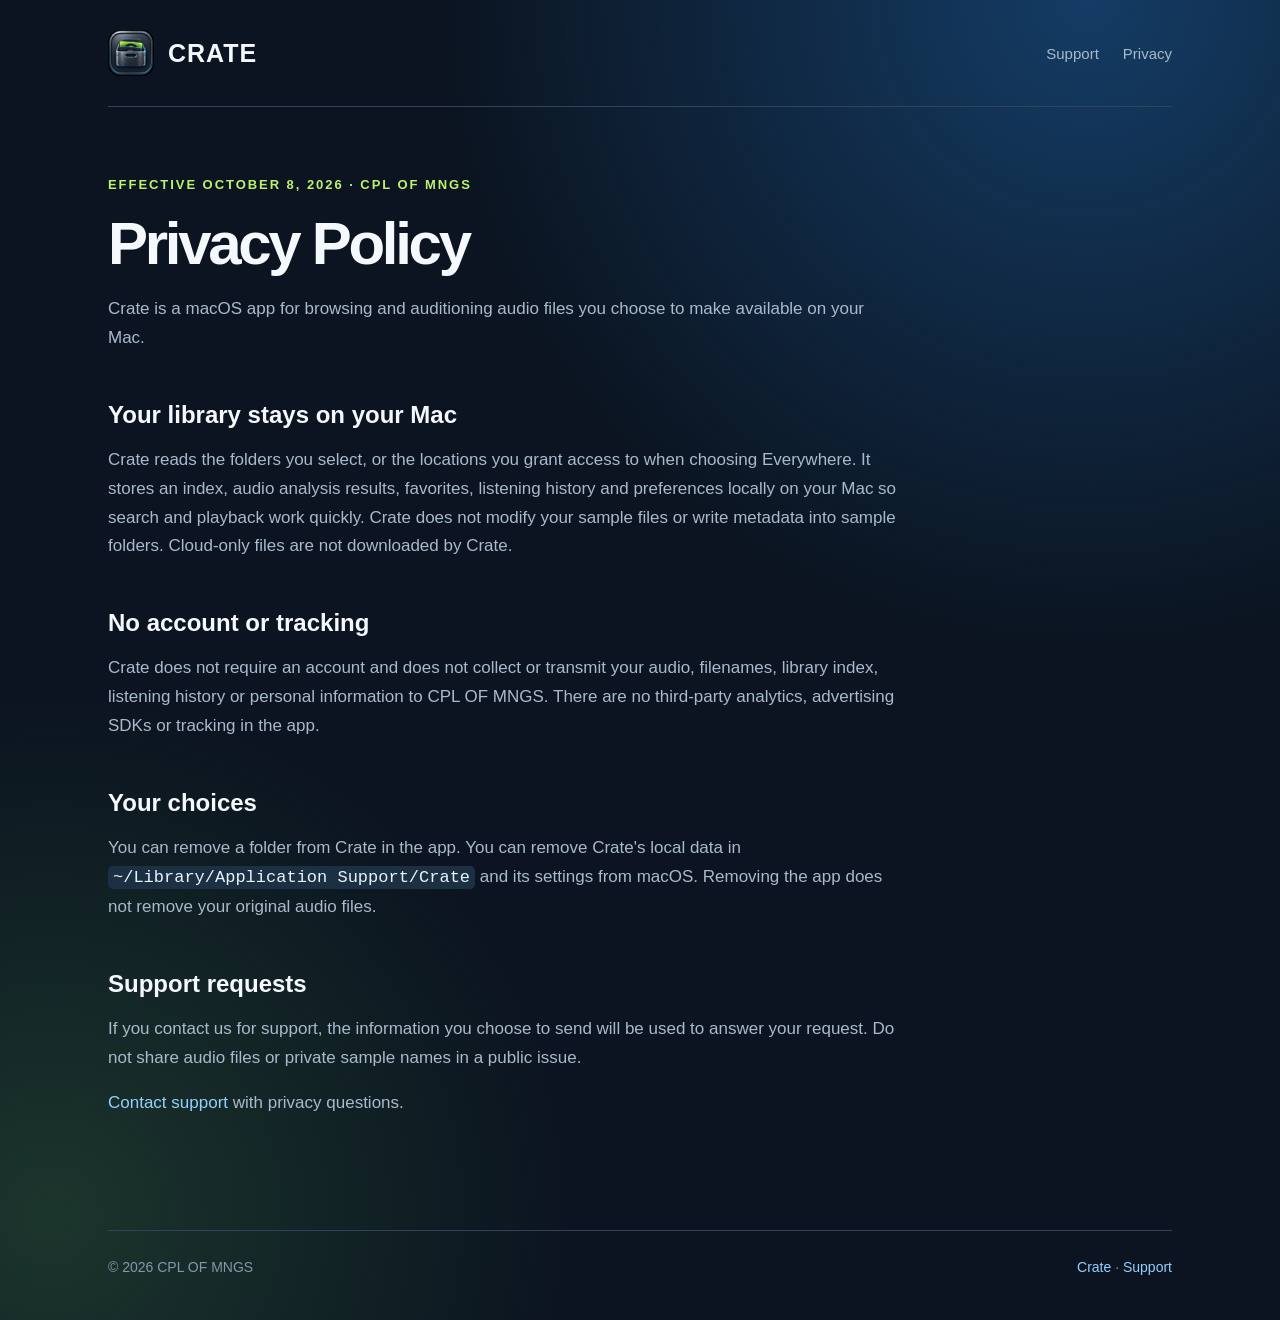
==== privacy.html @ fcd51757 "Publish Crate support and privacy site" ====
<!doctype html><html lang="en"><head><meta charset="utf-8"><meta name="viewport" content="width=device-width, initial-scale=1"><title>Crate Privacy Policy · CPL OF MNGS</title><link rel="icon" href="icon.png"><link rel="stylesheet" href="style.css"></head><body><div class="wrap"><header class="top"><a class="brand" href="./"><img src="icon.png" alt="">CRATE</a><nav class="nav"><a href="support.html">Support</a><a href="privacy.html">Privacy</a></nav></header><main class="page"><div class="eyebrow">Effective October 8, 2026 · CPL OF MNGS</div><h1>Privacy Policy</h1><p>Crate is a macOS app for browsing and auditioning audio files you choose to make available on your Mac.</p><h2>Your library stays on your Mac</h2><p>Crate reads the folders you select, or the locations you grant access to when choosing Everywhere. It stores an index, audio analysis results, favorites, listening history and preferences locally on your Mac so search and playback work quickly. Crate does not modify your sample files or write metadata into sample folders. Cloud-only files are not downloaded by Crate.</p><h2>No account or tracking</h2><p>Crate does not require an account and does not collect or transmit your audio, filenames, library index, listening history or personal information to CPL OF MNGS. There are no third-party analytics, advertising SDKs or tracking in the app.</p><h2>Your choices</h2><p>You can remove a folder from Crate in the app. You can remove Crate's local data in <code>~/Library/Application Support/Crate</code> and its settings from macOS. Removing the app does not remove your original audio files.</p><h2>Support requests</h2><p>If you contact us for support, the information you choose to send will be used to answer your request. Do not share audio files or private sample names in a public issue.</p><p><a href="support.html">Contact support</a> with privacy questions.</p></main><footer class="foot"><span>© 2026 CPL OF MNGS</span><span><a href="./">Crate</a> · <a href="support.html">Support</a></span></footer></div></body></html>
---- style.css ----
:root{color-scheme:dark;--bg:#0b1420;--text:#f5f8fc;--muted:#a8bacb;--line:#314359;--blue:#4ba9fb;--lime:#bbf36f}*{box-sizing:border-box}html{font-family:-apple-system,BlinkMacSystemFont,"SF Pro Display","Helvetica Neue",sans-serif;background:var(--bg);color:var(--text)}body{margin:0;background:radial-gradient(circle at 85% 0%,#143c65 0,transparent 38%),radial-gradient(circle at 4% 92%,#1b352c 0,transparent 30%),var(--bg);min-height:100vh}a{color:#93d0ff;text-decoration:none}a:hover{text-decoration:underline}.wrap{max-width:1120px;margin:auto;padding:0 28px}.top{display:flex;align-items:center;justify-content:space-between;padding:30px 0;border-bottom:1px solid var(--line)}.brand{display:flex;align-items:center;gap:14px;color:var(--text);font-size:25px;font-weight:700;letter-spacing:.04em}.brand img{width:46px;height:46px;border-radius:12px}.nav{display:flex;gap:24px}.nav a{color:var(--muted);font-size:15px}.nav a:hover{color:var(--text)}.eyebrow{color:var(--lime);font-size:13px;letter-spacing:.15em;font-weight:700;text-transform:uppercase}.hero{padding:92px 0 55px;max-width:790px}.hero h1,.page h1{font-size:clamp(44px,6vw,78px);line-height:1.05;letter-spacing:-.055em;margin:20px 0}.lead{font-size:clamp(20px,2.5vw,27px);line-height:1.5;color:var(--muted);max-width:730px}.pill{display:inline-block;border:1px solid #3b6687;background:#142a40;padding:11px 17px;border-radius:999px;color:#d3edff;font-size:14px}.showcase{border:1px solid #41627d;border-radius:24px;box-shadow:0 35px 90px #0008;display:block;width:100%;margin:12px 0 76px}.grid{display:grid;grid-template-columns:repeat(3,1fr);gap:18px;margin:30px 0 100px}.card{border:1px solid var(--line);background:#152232aa;border-radius:20px;padding:30px}.card h2{font-size:22px;margin:0 0 12px}.card p{color:var(--muted);line-height:1.55;margin:0}.page{padding:70px 0 95px;max-width:790px}.page h1{font-size:clamp(40px,5vw,60px)}.page h2{font-size:24px;margin:48px 0 12px}.page p,.page li{color:var(--muted);line-height:1.7;font-size:17px}.page code{color:#e7f5ff;background:#1c3044;padding:2px 5px;border-radius:5px}.cta{margin-top:36px}.button{display:inline-block;background:var(--blue);color:#061321;padding:13px 21px;border-radius:13px;font-weight:700}.button:hover{text-decoration:none;background:#74bcfa}.foot{border-top:1px solid var(--line);padding:28px 0 45px;display:flex;justify-content:space-between;gap:12px;color:#8298aa;font-size:14px}@media(max-width:700px){.top{align-items:flex-start}.nav{gap:12px;flex-wrap:wrap;justify-content:flex-end}.grid{grid-template-columns:1fr}.hero{padding-top:65px}.foot{flex-direction:column}.showcase{border-radius:12px}}
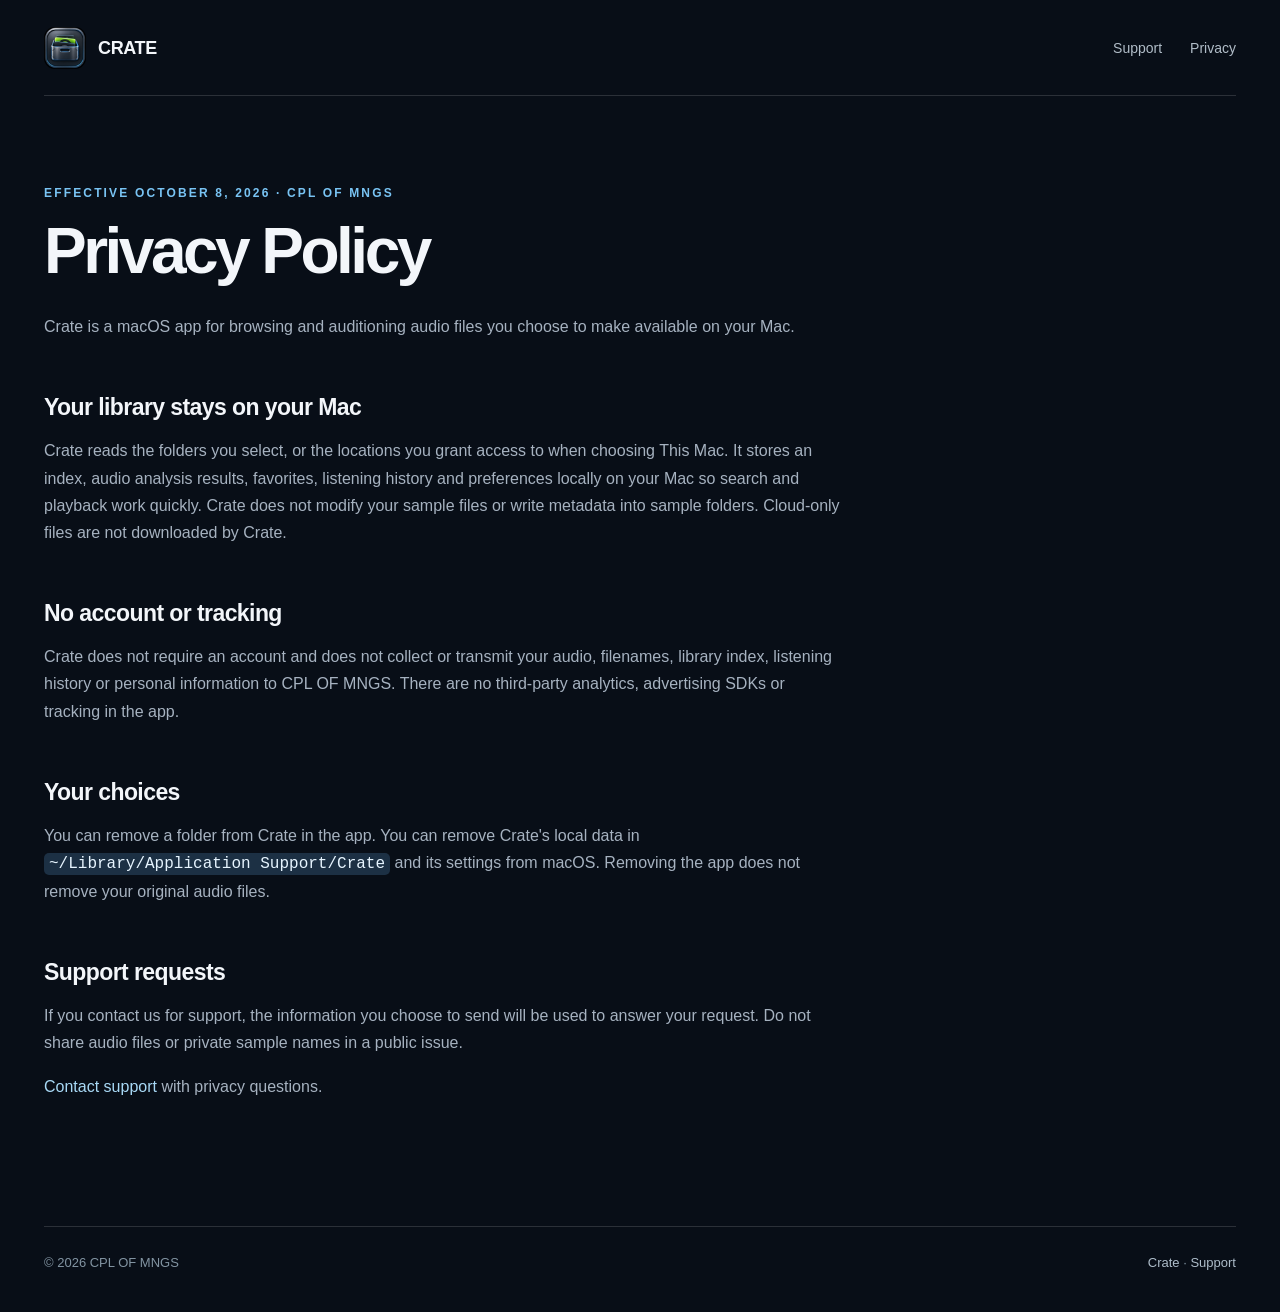
==== commit 4ec9d45e: "Show Crate 1.1 and its new setup choices Replace the app preview with a 1.1 capture and describe Thi" ====
--- a/privacy.html
+++ b/privacy.html
@@ -1 +1 @@
-<!doctype html><html lang="en"><head><meta charset="utf-8"><meta name="viewport" content="width=device-width, initial-scale=1"><title>Crate Privacy Policy · CPL OF MNGS</title><link rel="icon" href="icon.png"><link rel="stylesheet" href="style.css"></head><body><div class="wrap"><header class="top"><a class="brand" href="./"><img src="icon.png" alt="">CRATE</a><nav class="nav"><a href="support.html">Support</a><a href="privacy.html">Privacy</a></nav></header><main class="page"><div class="eyebrow">Effective October 8, 2026 · CPL OF MNGS</div><h1>Privacy Policy</h1><p>Crate is a macOS app for browsing and auditioning audio files you choose to make available on your Mac.</p><h2>Your library stays on your Mac</h2><p>Crate reads the folders you select, or the locations you grant access to when choosing Everywhere. It stores an index, audio analysis results, favorites, listening history and preferences locally on your Mac so search and playback work quickly. Crate does not modify your sample files or write metadata into sample folders. Cloud-only files are not downloaded by Crate.</p><h2>No account or tracking</h2><p>Crate does not require an account and does not collect or transmit your audio, filenames, library index, listening history or personal information to CPL OF MNGS. There are no third-party analytics, advertising SDKs or tracking in the app.</p><h2>Your choices</h2><p>You can remove a folder from Crate in the app. You can remove Crate's local data in <code>~/Library/Application Support/Crate</code> and its settings from macOS. Removing the app does not remove your original audio files.</p><h2>Support requests</h2><p>If you contact us for support, the information you choose to send will be used to answer your request. Do not share audio files or private sample names in a public issue.</p><p><a href="support.html">Contact support</a> with privacy questions.</p></main><footer class="foot"><span>© 2026 CPL OF MNGS</span><span><a href="./">Crate</a> · <a href="support.html">Support</a></span></footer></div></body></html>
+<!doctype html><html lang="en"><head><meta charset="utf-8"><meta name="viewport" content="width=device-width, initial-scale=1"><title>Crate Privacy Policy · CPL OF MNGS</title><link rel="icon" href="icon.png"><link rel="stylesheet" href="style.css"></head><body><div class="wrap"><header class="top"><a class="brand" href="./"><img src="icon.png" alt="">CRATE</a><nav class="nav"><a href="support.html">Support</a><a href="privacy.html">Privacy</a></nav></header><main class="page"><div class="eyebrow">Effective October 8, 2026 · CPL OF MNGS</div><h1>Privacy Policy</h1><p>Crate is a macOS app for browsing and auditioning audio files you choose to make available on your Mac.</p><h2>Your library stays on your Mac</h2><p>Crate reads the folders you select, or the locations you grant access to when choosing This Mac. It stores an index, audio analysis results, favorites, listening history and preferences locally on your Mac so search and playback work quickly. Crate does not modify your sample files or write metadata into sample folders. Cloud-only files are not downloaded by Crate.</p><h2>No account or tracking</h2><p>Crate does not require an account and does not collect or transmit your audio, filenames, library index, listening history or personal information to CPL OF MNGS. There are no third-party analytics, advertising SDKs or tracking in the app.</p><h2>Your choices</h2><p>You can remove a folder from Crate in the app. You can remove Crate's local data in <code>~/Library/Application Support/Crate</code> and its settings from macOS. Removing the app does not remove your original audio files.</p><h2>Support requests</h2><p>If you contact us for support, the information you choose to send will be used to answer your request. Do not share audio files or private sample names in a public issue.</p><p><a href="support.html">Contact support</a> with privacy questions.</p></main><footer class="foot"><span>© 2026 CPL OF MNGS</span><span><a href="./">Crate</a> · <a href="support.html">Support</a></span></footer></div></body></html>
--- a/style.css
+++ b/style.css
@@ -1 +1 @@
-:root{color-scheme:dark;--bg:#0b1420;--text:#f5f8fc;--muted:#a8bacb;--line:#314359;--blue:#4ba9fb;--lime:#bbf36f}*{box-sizing:border-box}html{font-family:-apple-system,BlinkMacSystemFont,"SF Pro Display","Helvetica Neue",sans-serif;background:var(--bg);color:var(--text)}body{margin:0;background:radial-gradient(circle at 85% 0%,#143c65 0,transparent 38%),radial-gradient(circle at 4% 92%,#1b352c 0,transparent 30%),var(--bg);min-height:100vh}a{color:#93d0ff;text-decoration:none}a:hover{text-decoration:underline}.wrap{max-width:1120px;margin:auto;padding:0 28px}.top{display:flex;align-items:center;justify-content:space-between;padding:30px 0;border-bottom:1px solid var(--line)}.brand{display:flex;align-items:center;gap:14px;color:var(--text);font-size:25px;font-weight:700;letter-spacing:.04em}.brand img{width:46px;height:46px;border-radius:12px}.nav{display:flex;gap:24px}.nav a{color:var(--muted);font-size:15px}.nav a:hover{color:var(--text)}.eyebrow{color:var(--lime);font-size:13px;letter-spacing:.15em;font-weight:700;text-transform:uppercase}.hero{padding:92px 0 55px;max-width:790px}.hero h1,.page h1{font-size:clamp(44px,6vw,78px);line-height:1.05;letter-spacing:-.055em;margin:20px 0}.lead{font-size:clamp(20px,2.5vw,27px);line-height:1.5;color:var(--muted);max-width:730px}.pill{display:inline-block;border:1px solid #3b6687;background:#142a40;padding:11px 17px;border-radius:999px;color:#d3edff;font-size:14px}.showcase{border:1px solid #41627d;border-radius:24px;box-shadow:0 35px 90px #0008;display:block;width:100%;margin:12px 0 76px}.grid{display:grid;grid-template-columns:repeat(3,1fr);gap:18px;margin:30px 0 100px}.card{border:1px solid var(--line);background:#152232aa;border-radius:20px;padding:30px}.card h2{font-size:22px;margin:0 0 12px}.card p{color:var(--muted);line-height:1.55;margin:0}.page{padding:70px 0 95px;max-width:790px}.page h1{font-size:clamp(40px,5vw,60px)}.page h2{font-size:24px;margin:48px 0 12px}.page p,.page li{color:var(--muted);line-height:1.7;font-size:17px}.page code{color:#e7f5ff;background:#1c3044;padding:2px 5px;border-radius:5px}.cta{margin-top:36px}.button{display:inline-block;background:var(--blue);color:#061321;padding:13px 21px;border-radius:13px;font-weight:700}.button:hover{text-decoration:none;background:#74bcfa}.foot{border-top:1px solid var(--line);padding:28px 0 45px;display:flex;justify-content:space-between;gap:12px;color:#8298aa;font-size:14px}@media(max-width:700px){.top{align-items:flex-start}.nav{gap:12px;flex-wrap:wrap;justify-content:flex-end}.grid{grid-template-columns:1fr}.hero{padding-top:65px}.foot{flex-direction:column}.showcase{border-radius:12px}}
+:root{color-scheme:dark;--bg:#080e17;--text:#f3f6fa;--muted:#a6b2c0;--line:#ffffff24;--blue:#79c4f4}*{box-sizing:border-box}html{scroll-behavior:smooth;font-family:-apple-system,BlinkMacSystemFont,"SF Pro Display","Helvetica Neue",sans-serif;background:var(--bg);color:var(--text)}body{margin:0;background:var(--bg);min-height:100vh}a{color:#a8d9f6;text-decoration:none}a:hover{text-decoration:underline}.wrap{max-width:1480px;margin:auto;padding:0 44px}.top{height:96px;display:flex;align-items:center;justify-content:space-between;border-bottom:1px solid var(--line)}.brand{display:flex;align-items:center;gap:12px;color:var(--text);font-size:18px;font-weight:650;letter-spacing:-.02em;line-height:1}.brand:hover{text-decoration:none}.brand img{width:42px;height:42px;border-radius:11px}.brand small{display:block;font-size:10px;font-weight:500;color:#90a4b5;letter-spacing:.07em;margin-top:5px}.nav{display:flex;gap:28px}.nav a{color:#b1bdc8;font-size:14px}.nav a:hover{color:white}.hero{position:relative;isolation:isolate;overflow:hidden;min-height:665px;border-bottom:1px solid var(--line);display:flex;align-items:center}.hero-art{position:absolute;inset:0;width:100%;height:100%;object-fit:cover;object-position:center;z-index:-2}.hero:before{content:"";position:absolute;inset:0;background:linear-gradient(90deg,#080e17 0%,#080e17e8 24%,#080e1799 49%,#080e171a 78%),linear-gradient(0deg,#080e1799,transparent 36%);z-index:-1}.hero-copy{max-width:680px;padding:80px 0 110px}.eyebrow{color:var(--blue);font-size:12px;font-weight:650;letter-spacing:.18em;text-transform:uppercase;margin:0}.hero h1{font-size:clamp(54px,6.3vw,94px);line-height:1.04;letter-spacing:-.065em;font-weight:650;margin:28px 0 22px}.hero h1 em{font-weight:400;font-style:normal;color:#bed5e4}.lead{font-size:clamp(19px,2vw,24px);line-height:1.46;color:#c0cbd5;max-width:545px;margin:0 0 34px}.button{display:inline-flex;gap:28px;align-items:center;border:1px solid #d1eaf8;background:#eff9ff;color:#07111b;padding:14px 19px;border-radius:12px;font-size:14px;font-weight:650}.button:hover{text-decoration:none;background:#fff}.button span{font-size:17px}.hero-caption{position:absolute;bottom:28px;right:0;color:#9baebd;font-size:12px;letter-spacing:.08em}.product{padding:110px 0 78px}.product-heading{display:flex;justify-content:space-between;gap:40px;align-items:end;margin-bottom:35px}.product-heading h2{font-size:clamp(32px,3.5vw,51px);line-height:1.1;letter-spacing:-.048em;font-weight:600;margin:16px 0 0}.product-heading>p{max-width:320px;color:var(--muted);line-height:1.55;margin:0 0 4px;font-size:15px}.app-frame{padding:10px;background:linear-gradient(145deg,#6e829644,#1d2936 40%,#151a24);border:1px solid #8999a54d;border-radius:25px;box-shadow:0 36px 90px #000a}.app-frame img{display:block;width:100%;height:auto;border-radius:16px}.image-note{font-size:12px;color:#788b9b;margin:18px 0 0}.features{display:grid;grid-template-columns:repeat(3,1fr);gap:42px;border-top:1px solid var(--line);padding:54px 0 105px}.features article{border-top:1px solid #7da8c355;padding-top:18px}.feature-number{font-size:11px;letter-spacing:.13em;text-transform:uppercase;color:var(--blue)}.features h3{font-size:23px;font-weight:580;letter-spacing:-.035em;margin:30px 0 12px}.features p{font-size:15px;color:var(--muted);line-height:1.6;max-width:330px;margin:0}.foot{border-top:1px solid var(--line);padding:28px 0 44px;display:flex;justify-content:space-between;gap:20px;color:#8294a2;font-size:13px}.foot a{color:#aebdca}.page{padding:90px 0 110px;max-width:800px}.page h1{font-size:clamp(46px,5vw,69px);letter-spacing:-.055em;line-height:1.05;margin:18px 0 28px}.page .lead{font-size:21px}.page h2{font-size:23px;letter-spacing:-.025em;margin:54px 0 12px}.page p,.page li{color:var(--muted);line-height:1.7;font-size:16px}.page code{color:#e7f5ff;background:#1c3044;padding:2px 5px;border-radius:5px}.cta{margin-top:28px}@media(max-width:900px){.wrap{padding:0 26px}.hero{min-height:590px}.hero:before{background:linear-gradient(90deg,#080e17 0%,#080e17d8 48%,#080e1755 100%),linear-gradient(0deg,#080e17ba,transparent 42%)}.hero-copy{max-width:600px}.product-heading{align-items:start}.product-heading>p{max-width:250px}.features{gap:20px}}@media(max-width:640px){.wrap{padding:0 20px}.top{height:78px}.brand img{width:37px;height:37px}.nav{gap:14px}.nav a{font-size:13px}.hero{min-height:670px;align-items:flex-start}.hero-art{object-position:63% center;opacity:.78}.hero:before{background:linear-gradient(180deg,#080e17d1 0%,#080e17c7 46%,#080e1788 77%,#080e17 100%)}.hero-copy{padding:70px 0 150px}.hero h1{font-size:clamp(50px,13vw,74px)}.hero-caption{left:0;right:auto;bottom:25px}.product{padding:73px 0 60px}.product-heading{display:block;margin-bottom:24px}.product-heading>p{max-width:100%;margin-top:18px}.app-frame{border-radius:14px;padding:5px;overflow:hidden}.app-frame img{border-radius:9px;min-width:650px;width:650px}.features{grid-template-columns:1fr;gap:36px;padding-bottom:75px}.features h3{margin-top:20px}.foot{flex-wrap:wrap;gap:12px}.foot span:nth-child(2){display:none}.page{padding:65px 0 90px}}
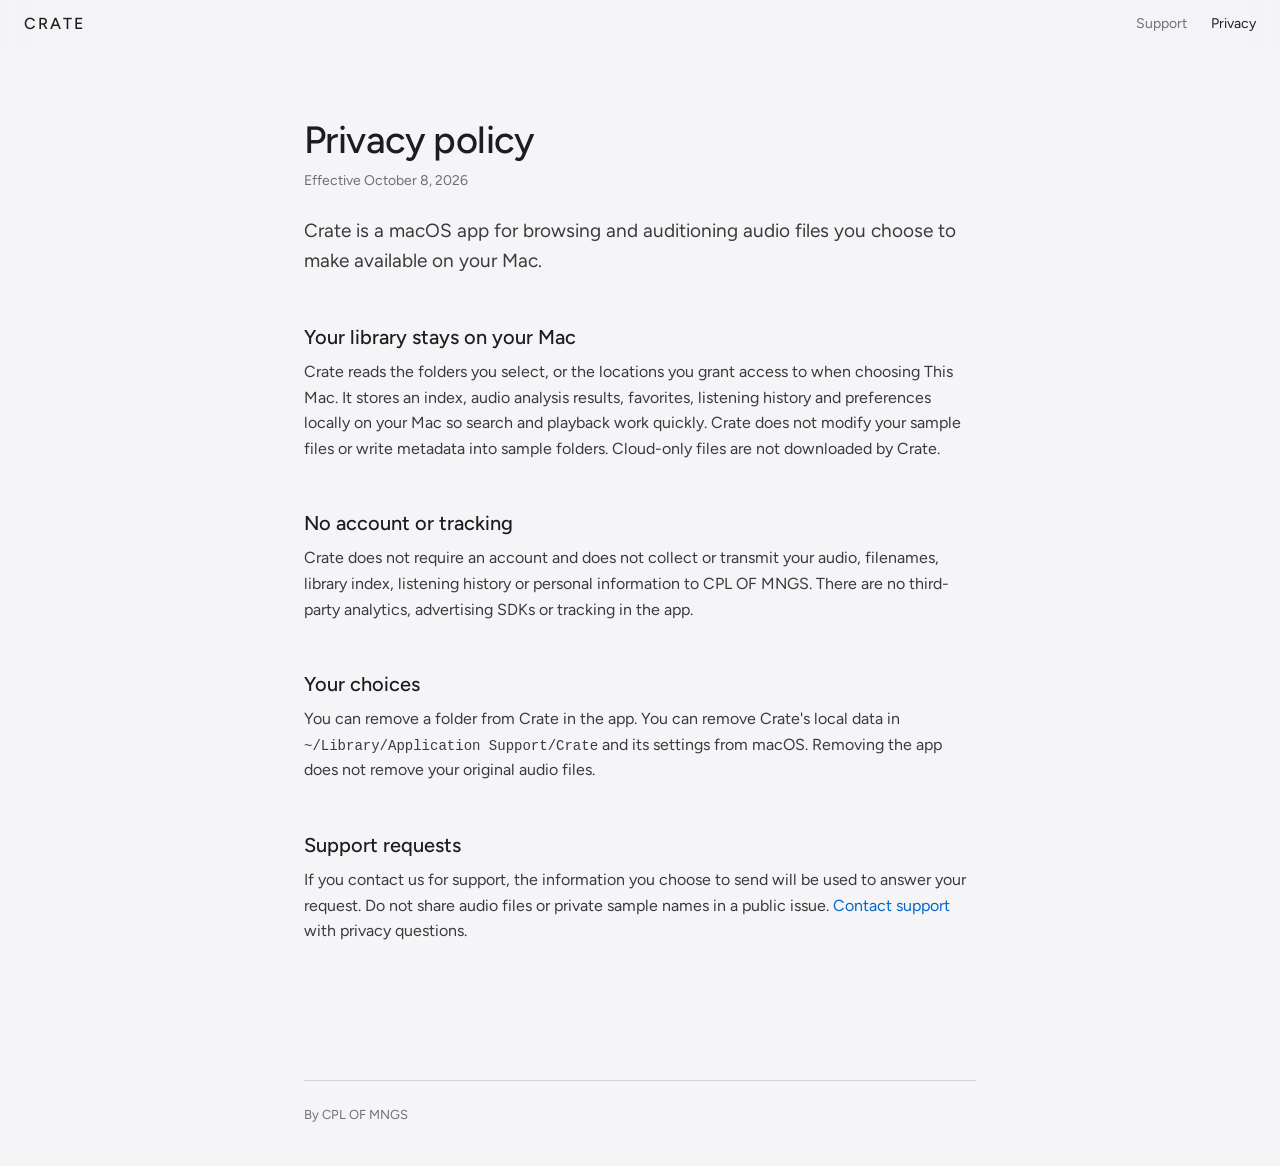
==== commit 76235e45: "Redesign the site in the CPL OF MNGS style One centered introduction, the 1.1 app capture and a Mac " ====
--- a/privacy.html
+++ b/privacy.html
@@ -1 +1,34 @@
-<!doctype html><html lang="en"><head><meta charset="utf-8"><meta name="viewport" content="width=device-width, initial-scale=1"><title>Crate Privacy Policy · CPL OF MNGS</title><link rel="icon" href="icon.png"><link rel="stylesheet" href="style.css"></head><body><div class="wrap"><header class="top"><a class="brand" href="./"><img src="icon.png" alt="">CRATE</a><nav class="nav"><a href="support.html">Support</a><a href="privacy.html">Privacy</a></nav></header><main class="page"><div class="eyebrow">Effective October 8, 2026 · CPL OF MNGS</div><h1>Privacy Policy</h1><p>Crate is a macOS app for browsing and auditioning audio files you choose to make available on your Mac.</p><h2>Your library stays on your Mac</h2><p>Crate reads the folders you select, or the locations you grant access to when choosing This Mac. It stores an index, audio analysis results, favorites, listening history and preferences locally on your Mac so search and playback work quickly. Crate does not modify your sample files or write metadata into sample folders. Cloud-only files are not downloaded by Crate.</p><h2>No account or tracking</h2><p>Crate does not require an account and does not collect or transmit your audio, filenames, library index, listening history or personal information to CPL OF MNGS. There are no third-party analytics, advertising SDKs or tracking in the app.</p><h2>Your choices</h2><p>You can remove a folder from Crate in the app. You can remove Crate's local data in <code>~/Library/Application Support/Crate</code> and its settings from macOS. Removing the app does not remove your original audio files.</p><h2>Support requests</h2><p>If you contact us for support, the information you choose to send will be used to answer your request. Do not share audio files or private sample names in a public issue.</p><p><a href="support.html">Contact support</a> with privacy questions.</p></main><footer class="foot"><span>© 2026 CPL OF MNGS</span><span><a href="./">Crate</a> · <a href="support.html">Support</a></span></footer></div></body></html>
+<!doctype html>
+<html lang="en">
+<head>
+  <meta charset="utf-8">
+  <meta name="viewport" content="width=device-width, initial-scale=1">
+  <title>Crate privacy policy · CPL OF MNGS</title>
+  <link rel="icon" href="icon.png">
+  <link rel="stylesheet" href="style.css">
+</head>
+<body>
+  <header class="top">
+    <a class="brand" href="./">Crate</a>
+    <nav class="nav" aria-label="Main navigation"><a href="support.html">Support</a><a href="privacy.html" aria-current="page">Privacy</a></nav>
+  </header>
+  <main class="page">
+    <h1>Privacy policy</h1>
+    <p class="meta">Effective October 8, 2026</p>
+    <p class="lead">Crate is a macOS app for browsing and auditioning audio files you choose to make available on your Mac.</p>
+
+    <h2>Your library stays on your Mac</h2>
+    <p>Crate reads the folders you select, or the locations you grant access to when choosing This Mac. It stores an index, audio analysis results, favorites, listening history and preferences locally on your Mac so search and playback work quickly. Crate does not modify your sample files or write metadata into sample folders. Cloud-only files are not downloaded by Crate.</p>
+
+    <h2>No account or tracking</h2>
+    <p>Crate does not require an account and does not collect or transmit your audio, filenames, library index, listening history or personal information to CPL OF MNGS. There are no third-party analytics, advertising SDKs or tracking in the app.</p>
+
+    <h2>Your choices</h2>
+    <p>You can remove a folder from Crate in the app. You can remove Crate's local data in <code>~/Library/Application Support/Crate</code> and its settings from macOS. Removing the app does not remove your original audio files.</p>
+
+    <h2>Support requests</h2>
+    <p>If you contact us for support, the information you choose to send will be used to answer your request. Do not share audio files or private sample names in a public issue. <a href="support.html">Contact support</a> with privacy questions.</p>
+  </main>
+  <footer class="foot">By <a href="https://www.cplofmngs.com">CPL OF MNGS</a></footer>
+</body>
+</html>
--- a/style.css
+++ b/style.css
@@ -1 +1,68 @@
-:root{color-scheme:dark;--bg:#080e17;--text:#f3f6fa;--muted:#a6b2c0;--line:#ffffff24;--blue:#79c4f4}*{box-sizing:border-box}html{scroll-behavior:smooth;font-family:-apple-system,BlinkMacSystemFont,"SF Pro Display","Helvetica Neue",sans-serif;background:var(--bg);color:var(--text)}body{margin:0;background:var(--bg);min-height:100vh}a{color:#a8d9f6;text-decoration:none}a:hover{text-decoration:underline}.wrap{max-width:1480px;margin:auto;padding:0 44px}.top{height:96px;display:flex;align-items:center;justify-content:space-between;border-bottom:1px solid var(--line)}.brand{display:flex;align-items:center;gap:12px;color:var(--text);font-size:18px;font-weight:650;letter-spacing:-.02em;line-height:1}.brand:hover{text-decoration:none}.brand img{width:42px;height:42px;border-radius:11px}.brand small{display:block;font-size:10px;font-weight:500;color:#90a4b5;letter-spacing:.07em;margin-top:5px}.nav{display:flex;gap:28px}.nav a{color:#b1bdc8;font-size:14px}.nav a:hover{color:white}.hero{position:relative;isolation:isolate;overflow:hidden;min-height:665px;border-bottom:1px solid var(--line);display:flex;align-items:center}.hero-art{position:absolute;inset:0;width:100%;height:100%;object-fit:cover;object-position:center;z-index:-2}.hero:before{content:"";position:absolute;inset:0;background:linear-gradient(90deg,#080e17 0%,#080e17e8 24%,#080e1799 49%,#080e171a 78%),linear-gradient(0deg,#080e1799,transparent 36%);z-index:-1}.hero-copy{max-width:680px;padding:80px 0 110px}.eyebrow{color:var(--blue);font-size:12px;font-weight:650;letter-spacing:.18em;text-transform:uppercase;margin:0}.hero h1{font-size:clamp(54px,6.3vw,94px);line-height:1.04;letter-spacing:-.065em;font-weight:650;margin:28px 0 22px}.hero h1 em{font-weight:400;font-style:normal;color:#bed5e4}.lead{font-size:clamp(19px,2vw,24px);line-height:1.46;color:#c0cbd5;max-width:545px;margin:0 0 34px}.button{display:inline-flex;gap:28px;align-items:center;border:1px solid #d1eaf8;background:#eff9ff;color:#07111b;padding:14px 19px;border-radius:12px;font-size:14px;font-weight:650}.button:hover{text-decoration:none;background:#fff}.button span{font-size:17px}.hero-caption{position:absolute;bottom:28px;right:0;color:#9baebd;font-size:12px;letter-spacing:.08em}.product{padding:110px 0 78px}.product-heading{display:flex;justify-content:space-between;gap:40px;align-items:end;margin-bottom:35px}.product-heading h2{font-size:clamp(32px,3.5vw,51px);line-height:1.1;letter-spacing:-.048em;font-weight:600;margin:16px 0 0}.product-heading>p{max-width:320px;color:var(--muted);line-height:1.55;margin:0 0 4px;font-size:15px}.app-frame{padding:10px;background:linear-gradient(145deg,#6e829644,#1d2936 40%,#151a24);border:1px solid #8999a54d;border-radius:25px;box-shadow:0 36px 90px #000a}.app-frame img{display:block;width:100%;height:auto;border-radius:16px}.image-note{font-size:12px;color:#788b9b;margin:18px 0 0}.features{display:grid;grid-template-columns:repeat(3,1fr);gap:42px;border-top:1px solid var(--line);padding:54px 0 105px}.features article{border-top:1px solid #7da8c355;padding-top:18px}.feature-number{font-size:11px;letter-spacing:.13em;text-transform:uppercase;color:var(--blue)}.features h3{font-size:23px;font-weight:580;letter-spacing:-.035em;margin:30px 0 12px}.features p{font-size:15px;color:var(--muted);line-height:1.6;max-width:330px;margin:0}.foot{border-top:1px solid var(--line);padding:28px 0 44px;display:flex;justify-content:space-between;gap:20px;color:#8294a2;font-size:13px}.foot a{color:#aebdca}.page{padding:90px 0 110px;max-width:800px}.page h1{font-size:clamp(46px,5vw,69px);letter-spacing:-.055em;line-height:1.05;margin:18px 0 28px}.page .lead{font-size:21px}.page h2{font-size:23px;letter-spacing:-.025em;margin:54px 0 12px}.page p,.page li{color:var(--muted);line-height:1.7;font-size:16px}.page code{color:#e7f5ff;background:#1c3044;padding:2px 5px;border-radius:5px}.cta{margin-top:28px}@media(max-width:900px){.wrap{padding:0 26px}.hero{min-height:590px}.hero:before{background:linear-gradient(90deg,#080e17 0%,#080e17d8 48%,#080e1755 100%),linear-gradient(0deg,#080e17ba,transparent 42%)}.hero-copy{max-width:600px}.product-heading{align-items:start}.product-heading>p{max-width:250px}.features{gap:20px}}@media(max-width:640px){.wrap{padding:0 20px}.top{height:78px}.brand img{width:37px;height:37px}.nav{gap:14px}.nav a{font-size:13px}.hero{min-height:670px;align-items:flex-start}.hero-art{object-position:63% center;opacity:.78}.hero:before{background:linear-gradient(180deg,#080e17d1 0%,#080e17c7 46%,#080e1788 77%,#080e17 100%)}.hero-copy{padding:70px 0 150px}.hero h1{font-size:clamp(50px,13vw,74px)}.hero-caption{left:0;right:auto;bottom:25px}.product{padding:73px 0 60px}.product-heading{display:block;margin-bottom:24px}.product-heading>p{max-width:100%;margin-top:18px}.app-frame{border-radius:14px;padding:5px;overflow:hidden}.app-frame img{border-radius:9px;min-width:650px;width:650px}.features{grid-template-columns:1fr;gap:36px;padding-bottom:75px}.features h3{margin-top:20px}.foot{flex-wrap:wrap;gap:12px}.foot span:nth-child(2){display:none}.page{padding:65px 0 90px}}
+/* Crate by CPL OF MNGS. Same system as cplofmngs.com: Figtree, quiet grey, one blue. */
+@font-face { font-family: "Figtree"; src: url("fonts/Figtree-Variable.ttf") format("truetype"); font-weight: 300 900; font-display: swap; }
+
+:root {
+  --bg: #f5f5f7;
+  --ink: #1d1d1f;
+  --muted: #6e6e73;
+  --line: #d2d2d7;
+  --blue: #0066cc;
+}
+
+* { box-sizing: border-box; }
+html { -webkit-text-size-adjust: 100%; }
+body { margin: 0; background: var(--bg); color: var(--ink); font: 400 16px/1.6 "Figtree", Arial, sans-serif;
+       -webkit-font-smoothing: antialiased; }
+a { color: inherit; }
+img { display: block; max-width: 100%; height: auto; }
+
+.top { position: sticky; top: 0; z-index: 1; height: 48px; display: flex; align-items: center; justify-content: space-between;
+       padding: 0 24px; background: rgb(245 245 247 / 82%); backdrop-filter: saturate(180%) blur(16px); }
+.brand { font-weight: 500; letter-spacing: .12em; text-transform: uppercase; text-decoration: none; }
+.nav { display: flex; gap: 24px; font-size: 14px; }
+.nav a { color: var(--muted); text-decoration: none; transition: color .2s ease-out; }
+.nav a:hover, .nav a[aria-current="page"] { color: var(--ink); }
+
+/* Home */
+.hero { display: flex; flex-direction: column; align-items: center; text-align: center; padding: clamp(72px, 14vh, 140px) 24px 0; }
+.hero .icon { width: 96px; height: 96px; margin-bottom: 28px; }
+.hero h1 { margin: 0; font-size: clamp(44px, 6vw, 64px); line-height: 1.05; font-weight: 500; letter-spacing: -.03em; }
+.hero h1 span { color: var(--blue); }
+.hero p { max-width: 520px; margin: 20px 0 0; color: var(--muted); font-size: clamp(18px, 2vw, 22px); line-height: 1.5; }
+.button { display: inline-flex; align-items: center; gap: 8px; margin-top: 36px; padding: 13px 24px; border-radius: 999px;
+          background: var(--ink); color: #fff; font-size: 15px; font-weight: 500; text-decoration: none;
+          transition: transform .2s cubic-bezier(.22, 1, .36, 1), background .2s ease-out; }
+.button:hover { background: #000; }
+.button:active { transform: scale(.97); }
+.shot { width: min(1120px, calc(100% - 48px)); margin: clamp(64px, 10vh, 104px) auto 0; }
+.shot img { border-radius: 14px; box-shadow: 0 1px 2px rgb(0 0 0 / 8%), 0 30px 80px rgb(0 0 0 / 16%); }
+
+/* Support and privacy */
+.page { width: min(672px, calc(100% - 48px)); margin: 0 auto; padding: 72px 0 24px; }
+.page h1 { margin: 0; font-size: 38px; line-height: 1.1; font-weight: 500; letter-spacing: -.015em; }
+.page .meta { margin: 8px 0 0; color: var(--muted); font-size: 14px; }
+.page .lead { margin-top: 24px; font-size: 19px; line-height: 1.55; }
+.page h2 { margin: 48px 0 0; font-size: 20px; line-height: 1.4; font-weight: 500; }
+.page h2 + p { margin-top: 8px; }
+.page p { color: #3a3a3c; }
+.page a { color: var(--blue); text-decoration: none; }
+.page a:hover { text-decoration: underline; }
+code { font: 14px/1.4 ui-monospace, "SF Mono", Menlo, monospace; }
+
+.foot { width: min(672px, calc(100% - 48px)); margin: 96px auto 0; padding: 24px 0 40px; border-top: 1px solid var(--line);
+        color: var(--muted); font-size: 13px; }
+.home .foot { width: min(1120px, calc(100% - 48px)); }
+.foot a { text-decoration: none; }
+.foot a:hover { color: var(--ink); }
+
+@media (max-width: 600px) {
+  .top { padding: 0 16px; }
+  .nav { gap: 18px; }
+  .page, .foot, .home .foot { width: calc(100% - 32px); }
+  .shot { width: calc(100% - 32px); }
+  .shot img { border-radius: 8px; }
+  .page { padding-top: 48px; }
+  .page h1 { font-size: 32px; }
+}
+
+@media (prefers-reduced-motion: reduce) { .button { transition: none; } }
